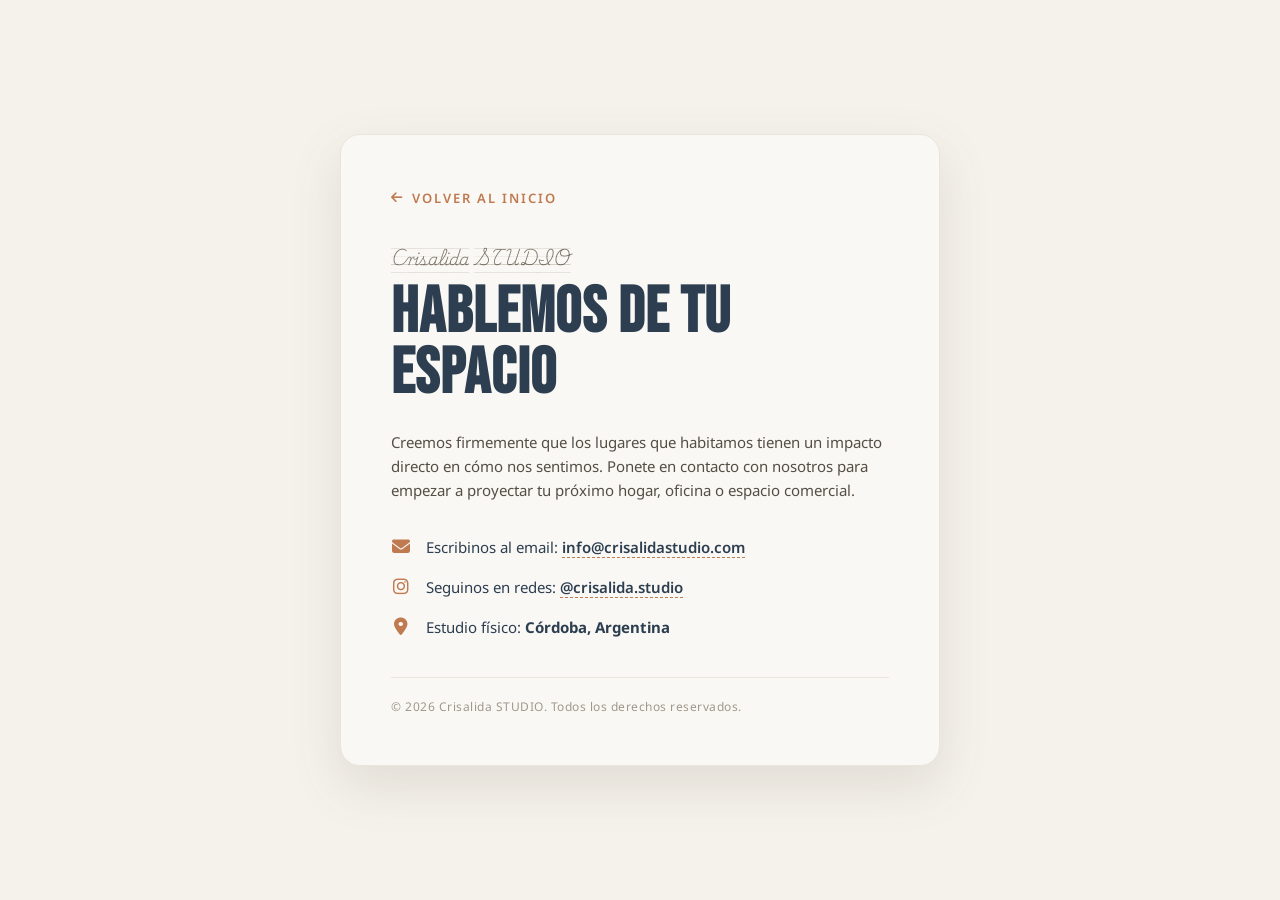
==== CONTACTO.HTML @ 6441d35b "Add files via upload" ====
<!DOCTYPE html>
<html lang="es">
<head>
    <meta charset="UTF-8">
    <meta name="viewport" content="width=device-width, initial-scale=1.0">
    <title>Contacto - Crisalida STUDIO</title>
    <!-- Vinculamos las mismas fuentes que en la página principal para mantener la coherencia -->
    <link rel="preconnect" href="https://fonts.googleapis.com">
    <link rel="preconnect" href="https://fonts.gstatic.com" crossorigin>
    <link href="https://fonts.googleapis.com/css2?family=Bebas+Neue&family=Noto+Sans:wght@300;400;600&family=Playwrite+MX+Guides&display=swap" rel="stylesheet">
    <!-- Iconos elegantes para los datos de contacto -->
    <link rel="stylesheet" href="https://cdnjs.cloudflare.com/ajax/libs/font-awesome/6.5.1/css/all.min.css">
    
    <style>
        /* ==========================================
           ESTILOS GENERALES (Warm Minimalism Centrado)
           ========================================== */
        * {
            box-sizing: border-box;
            margin: 0;
            padding: 0;
        }

        body {
            background-color: #f5f2eb; /* Fondo arena suave, ideal para descansar la vista */
            font-family: 'Noto Sans', sans-serif;
            color: #2c3e50;
            display: flex;
            justify-content: center;
            align-items: center;
            min-height: 100vh;
            padding: 40px 20px;
        }

        /* Contenedor principal asimétrico y ultra-moderno, ahora de una sola columna centrada */
        .tarjeta-contacto {
            background-color: #faf8f5; /* Blanco cálido */
            width: 100%;
            max-width: 600px; /* Rediseñado para que quede estilizado como una tarjeta de presentación */
            min-height: 550px;
            border-radius: 20px;
            box-shadow: 0 20px 50px rgba(112, 102, 90, 0.15);
            display: flex;
            flex-direction: column;
            justify-content: space-between;
            overflow: hidden;
            border: 1px solid #eae5db;
            padding: 50px;
        }

        /* Botón elegante para volver al inicio */
        .link-volver {
            color: #c07a50; /* Terracota */
            text-decoration: none;
            font-size: 13px;
            font-weight: 600;
            text-transform: uppercase;
            letter-spacing: 2px;
            display: inline-flex;
            align-items: center;
            gap: 8px;
            margin-bottom: 35px;
            transition: transform 0.3s ease;
        }

        .link-volver:hover {
            transform: translateX(-5px); /* Pequeño efecto de deslizamiento */
        }

        /* Títulos de marca */
        .marca-subtitulo {
            font-family: "Playwrite MX Guides", cursive;
            font-size: 16px;
            color: #7d7568;
            margin-bottom: 10px;
        }

        .titulo-contacto {
            font-family: 'Bebas Neue', sans-serif;
            font-size: 64px;
            line-height: 0.95;
            letter-spacing: 1px;
            color: #2c3e50;
            margin-bottom: 25px;
        }

        /* Párrafo optimizado para lectura en pantallas (Punto 3 del parcial) */
        .descripcion-contacto {
            font-size: 15px;
            line-height: 1.6;
            color: #554e45;
            margin-bottom: 35px;
        }

        /* Canales directos de comunicación */
        .lista-info-contacto {
            list-style: none;
            margin-bottom: 40px;
        }

        .item-info-contacto {
            display: flex;
            align-items: center;
            gap: 15px;
            margin-bottom: 20px;
            font-size: 15px;
            color: #2c3e50;
        }

        .item-info-contacto i {
            color: #c07a50; /* Iconos en terracota */
            font-size: 18px;
            width: 20px;
            text-align: center;
        }

        .item-info-contacto a {
            color: #2c3e50;
            text-decoration: none;
            border-bottom: 1px dashed #c07a50;
            font-weight: 600;
            transition: color 0.3s;
        }

        .item-info-contacto a:hover {
            color: #c07a50;
        }

        /* Footer sutil de la tarjeta */
        .footer-tarjeta {
            font-size: 12px;
            color: #a0978a;
            letter-spacing: 0.5px;
            border-top: 1px solid #eae5db;
            padding-top: 20px;
        }

        /* ==========================================
           RESPONSIVIDAD (Ajustes para celulares chicos)
           ========================================== */
        @media (max-width: 480px) {
            .tarjeta-contacto {
                padding: 30px;
                min-height: auto;
            }
            .titulo-contacto {
                font-size: 48px;
            }
        }
    </style>
</head>
<body>

    <!-- Estructura Semántica Principal -->
    <main class="tarjeta-contacto">
        
        <!-- Contenido y Enlaces -->
        <section class="columna-contenido">
            
            <!-- Enlace Interno para volver (Punto 4 del parcial) -->
            <nav>
                <a href="índice.pluma.html" class="link-volver">
                    <i class="fa-solid fa-arrow-left"></i> Volver al inicio
                </a>
            </nav>

            <div>
                <p class="marca-subtitulo">Crisalida STUDIO</p>
                <h1 class="titulo-contacto">Hablemos de tu<br>espacio</h1>
                
                <!-- Texto optimizado para pantalla: longitud de línea corta y buen interlineado -->
                <p class="descripcion-contacto">
                    Creemos firmemente que los lugares que habitamos tienen un impacto directo en cómo nos sentimos. Ponete en contacto con nosotros para empezar a proyectar tu próximo hogar, oficina o espacio comercial.
                </p>

                <!-- Lista semántica de vías de comunicación con enlace externo (Punto 4 del parcial) -->
                <ul class="lista-info-contacto">
                    <li class="item-info-contacto">
                        <i class="fa-solid fa-envelope"></i>
                        <span>Escribinos al email: <a href="mailto:info@crisalidastudio.com">info@crisalidastudio.com</a></span>
                    </li>
                    <li class="item-info-contacto">
                        <i class="fa-brands fa-instagram"></i>
                        <span>Seguinos en redes: <a href="https://instagram.com" target="_blank">@crisalida.studio</a></span>
                    </li>
                    <li class="item-info-contacto">
                        <i class="fa-solid fa-location-dot"></i>
                        <span>Estudio físico: <strong>Córdoba, Argentina</strong></span>
                    </li>
                </ul>
            </div>

            <!-- Footer con derechos de marca -->
            <footer class="footer-tarjeta">
                <p>&copy; 2026 Crisalida STUDIO. Todos los derechos reservados.</p>
            </footer>

        </section>

    </main>

</body>
</html>
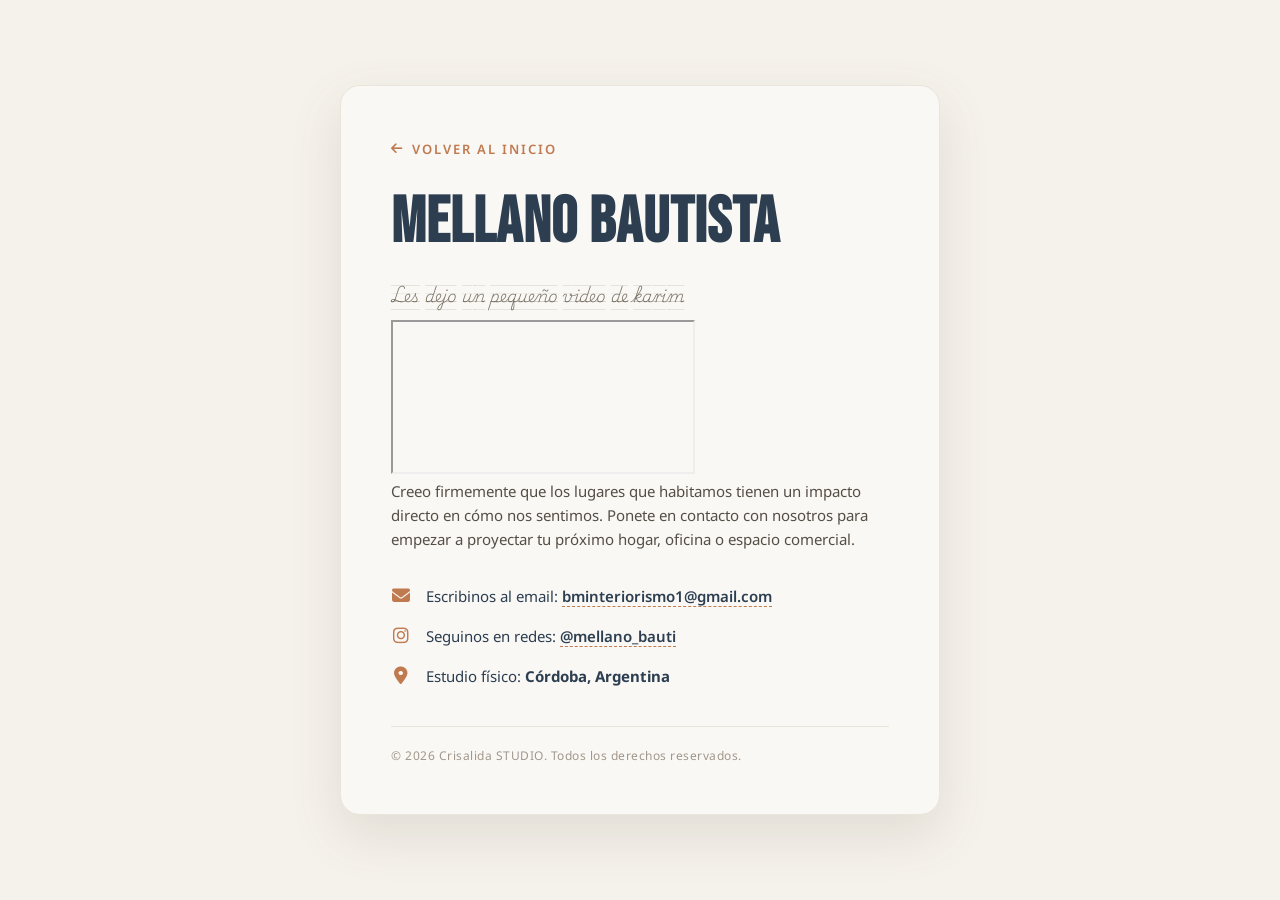
==== commit 929610ca: "Add files via upload" ====
--- a/CONTACTO.HTML
+++ b/CONTACTO.HTML
@@ -3,7 +3,7 @@
 <head>
     <meta charset="UTF-8">
     <meta name="viewport" content="width=device-width, initial-scale=1.0">
-    <title>Contacto - Crisalida STUDIO</title>
+    <title>Contacto - MELLANO BAUTISTA</title>
     <!-- Vinculamos las mismas fuentes que en la página principal para mantener la coherencia -->
     <link rel="preconnect" href="https://fonts.googleapis.com">
     <link rel="preconnect" href="https://fonts.gstatic.com" crossorigin>
@@ -12,9 +12,7 @@
     <link rel="stylesheet" href="https://cdnjs.cloudflare.com/ajax/libs/font-awesome/6.5.1/css/all.min.css">
     
     <style>
-        /* ==========================================
-           ESTILOS GENERALES (Warm Minimalism Centrado)
-           ========================================== */
+       
         * {
             box-sizing: border-box;
             margin: 0;
@@ -135,9 +133,7 @@
             padding-top: 20px;
         }
 
-        /* ==========================================
-           RESPONSIVIDAD (Ajustes para celulares chicos)
-           ========================================== */
+    
         @media (max-width: 480px) {
             .tarjeta-contacto {
                 padding: 30px;
@@ -165,23 +161,30 @@
             </nav>
 
             <div>
-                <p class="marca-subtitulo">Crisalida STUDIO</p>
-                <h1 class="titulo-contacto">Hablemos de tu<br>espacio</h1>
                 
-                <!-- Texto optimizado para pantalla: longitud de línea corta y buen interlineado -->
+                <h1 class="titulo-contacto">Mellano bautista</h1>
+              <p class="marca-subtitulo">Les dejo un pequeño video de karim</p>
+                <!-- Video incrustado -->
+                <div class="video-container">
+                    <iframe src="https://www.youtube.com/embed/-uHcDxIqbnw" title="YouTube video player" allow="accelerometer; autoplay; clipboard-write; encrypted-media; gyroscope; picture-in-picture" allowfullscreen></iframe>
+                </div>
+
+                <!-- Lista semántica de vías de comunicación con enlace externo (Punto 4 del parcial) -->
+                <ul class="lista-info-contacto">
+<!-- ... existing code ... -->
                 <p class="descripcion-contacto">
-                    Creemos firmemente que los lugares que habitamos tienen un impacto directo en cómo nos sentimos. Ponete en contacto con nosotros para empezar a proyectar tu próximo hogar, oficina o espacio comercial.
+                    Creeo firmemente que los lugares que habitamos tienen un impacto directo en cómo nos sentimos. Ponete en contacto con nosotros para empezar a proyectar tu próximo hogar, oficina o espacio comercial.
                 </p>
 
                 <!-- Lista semántica de vías de comunicación con enlace externo (Punto 4 del parcial) -->
                 <ul class="lista-info-contacto">
                     <li class="item-info-contacto">
                         <i class="fa-solid fa-envelope"></i>
-                        <span>Escribinos al email: <a href="mailto:info@crisalidastudio.com">info@crisalidastudio.com</a></span>
+                        <span>Escribinos al email: <a href="mailto:info@crisalidastudio.com">bminteriorismo1@gmail.com</a></span>
                     </li>
                     <li class="item-info-contacto">
                         <i class="fa-brands fa-instagram"></i>
-                        <span>Seguinos en redes: <a href="https://instagram.com" target="_blank">@crisalida.studio</a></span>
+                        <span>Seguinos en redes: <a href="https://instagram.com" target="_blank">@mellano_bauti</a></span>
                     </li>
                     <li class="item-info-contacto">
                         <i class="fa-solid fa-location-dot"></i>
@@ -200,5 +203,4 @@
     </main>
 
 </body>
-</html>
-
+</html>
